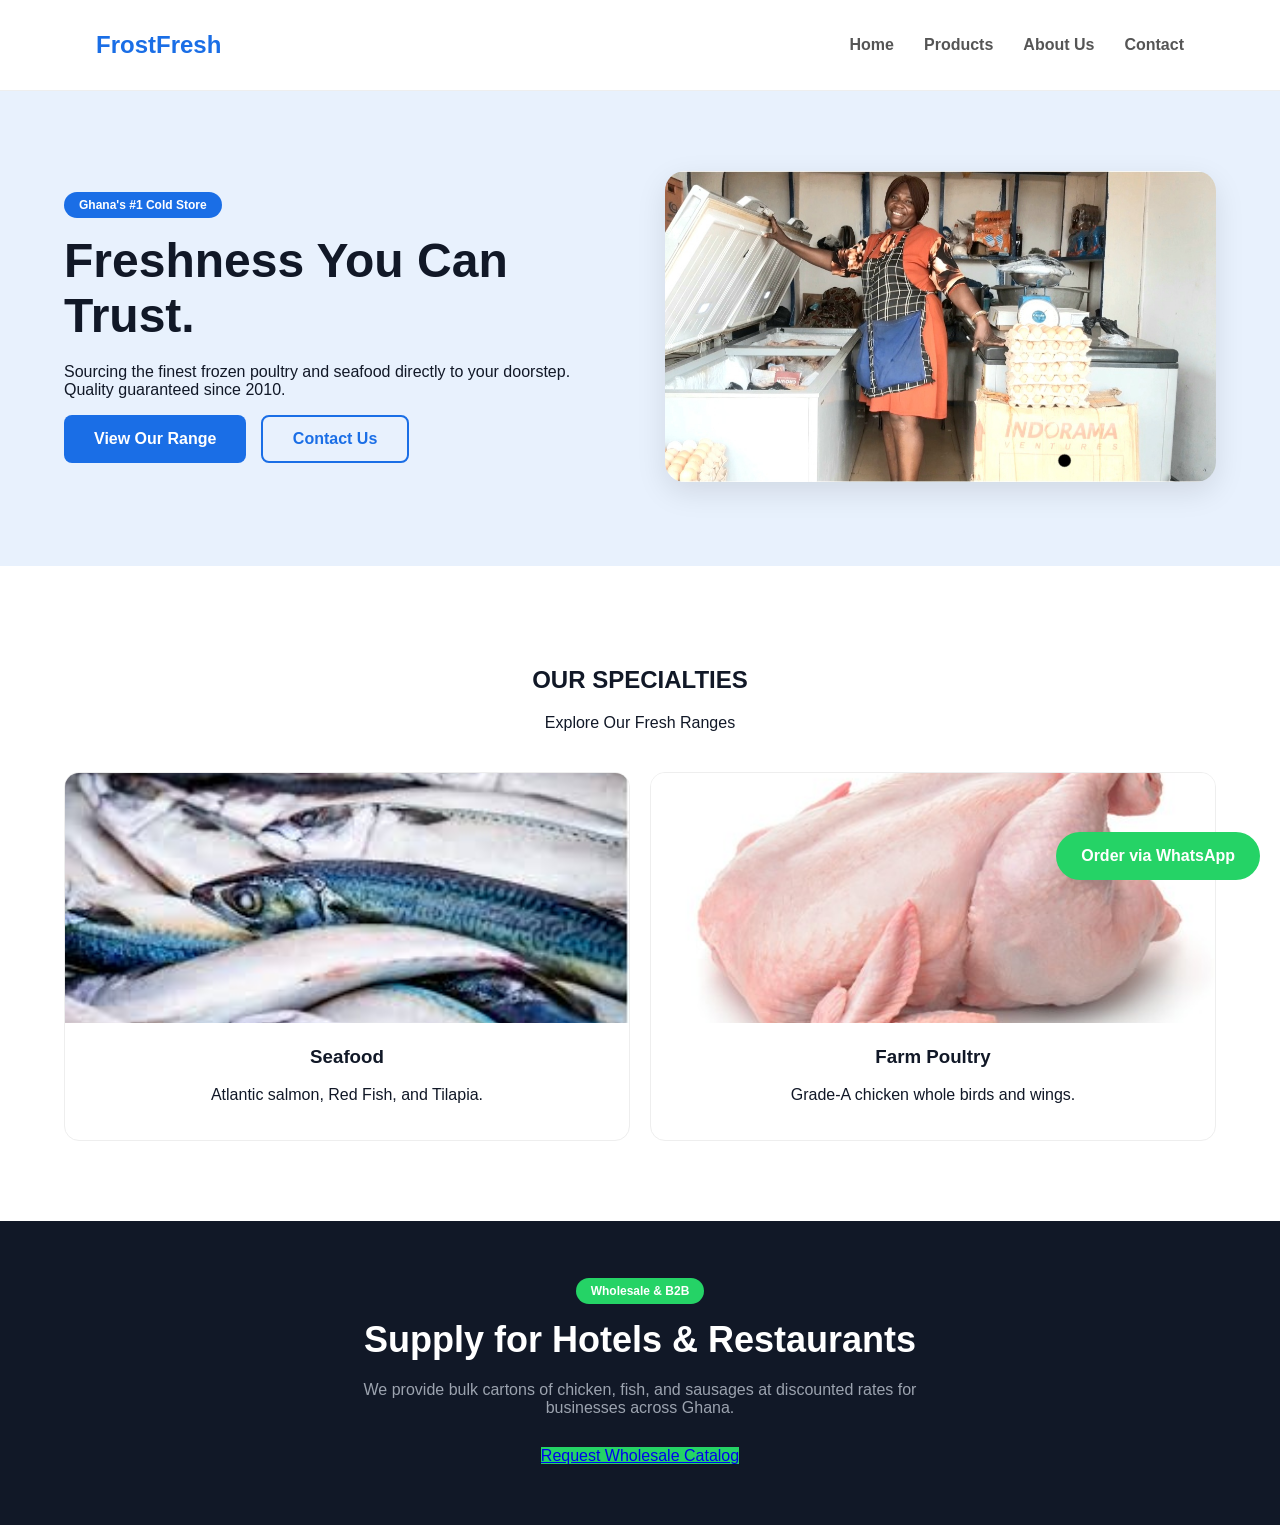
==== index.html @ 5e048ca2 "FrostFresh files" ====
<!DOCTYPE html>
<html lang="en">

<head>
    <meta charset="UTF-8">
    <meta name="viewport" content="width=device-width, initial-scale=1.0">
    <title>FrostFresh Cold Store | Home</title>
    <link rel="stylesheet" href="styles.css">
</head>

<body>
    <nav>
        <div class="logo">FrostFresh</div>
        <ul>
            <li><a href="index.html">Home</a></li>
            <li><a href="products.html">Products</a></li>
            <li><a href="about.html">About Us</a></li>
            <li><a href="contact.html">Contact</a></li>
        </ul>
    </nav>

    <section class="hero">
        <div class="container hero-flex">
            <div class="hero-text">
                <span class="badge">Ghana's #1 Cold Store</span>
                <h1>Freshness You Can Trust.</h1>
                <p>Sourcing the finest frozen poultry and seafood directly to your doorstep. Quality guaranteed since
                    2010.</p>
                <div class="btn-group">
                    <a href="products.html" class="btn-primary">View Our Range</a>
                    <a href="contact.html" class="btn-secondary">Contact Us</a>
                </div>
            </div>
            <div class="hero-image">
                <img src="Sales person.jpg" alt="Our Service">
            </div>
        </div>
    </section>

    <section class="specialties">
        <div class="container">
            <h2 class="section-title">OUR SPECIALTIES</h2>
            <p class="section-subtitle">Explore Our Fresh Ranges</p>
            <div class="specialty-grid">
                <div class="spec-card">
                    <img src="salmon.jpg" alt="Seafood">
                    <h3>Seafood</h3>
                    <p>Atlantic salmon, Red Fish, and Tilapia.</p>
                </div>
                <div class="spec-card">
                    <img src="frozen-whole-chicken.jpg" alt="Poultry">
                    <h3>Farm Poultry</h3>
                    <p>Grade-A chicken whole birds and wings.</p>
                </div>
            </div>
        </div>
    </section>
    <section class="wholesale" style="background: #111827; color: white; padding: 60px 8%; text-align: center;">
        <div class="container">
            <span class="badge" style="background: #25D366;">Wholesale & B2B</span>
            <h2 style="font-size: 36px; margin: 20px 0;">Supply for Hotels & Restaurants</h2>
            <p style="color: #9CA3AF; max-width: 600px; margin: 0 auto 30px;">We provide bulk cartons of chicken, fish,
                and sausages at discounted rates for businesses across Ghana.</p>
            <a href="https://wa.me/233240000000?text=I'm interested in wholesale pricing" class="btn-blue"
                style="background: #25D366;">Request Wholesale Catalog</a>
        </div>
    </section>

    <a href="https://wa.me/233240000000" class="whatsapp-btn" target="_blank">Order via WhatsApp</a>
</body>

</html>
---- styles.css ----
/* Variables & Reset */
:root {
  --blue: #1a6ee6;
  --text: #111827;
  --light: #f9fafb;
}
body {
  font-family: "Inter", sans-serif;
  margin: 0;
  color: var(--text);
  background: white;
}
.container {
  width: 85%;
  margin: auto;
}

/* Navigation */
nav {
  display: flex;
  justify-content: space-between;
  padding: 20px 7.5%;
  align-items: center;
  border-bottom: 1px solid #eee;
}
.logo {
  font-size: 24px;
  font-weight: 800;
  color: var(--blue);
}
nav ul {
  display: flex;
  list-style: none;
  gap: 30px;
}
nav a {
  text-decoration: none;
  color: #555;
  font-weight: 600;
}

/* Hero Section */
.hero {
  background: #e8f1fd;
  padding: 80px 0;
}
.hero-flex {
  display: flex;
  align-items: center;
  gap: 50px;
}
.hero-text {
  flex: 1;
}
.hero-image {
  flex: 1;
}
.hero-image img {
  width: 100%;
  border-radius: 20px;
  box-shadow: 0 10px 30px rgba(0, 0, 0, 0.1);
}
.badge {
  background: var(--blue);
  color: white;
  padding: 6px 15px;
  border-radius: 20px;
  font-size: 12px;
  font-weight: bold;
}
h1 {
  font-size: 48px;
  margin: 20px 0;
}

/* Buttons */
.btn-primary {
  background: var(--blue);
  color: white;
  padding: 15px 30px;
  text-decoration: none;
  border-radius: 8px;
  display: inline-block;
  font-weight: bold;
}
.btn-secondary {
  border: 2px solid var(--blue);
  color: var(--blue);
  padding: 13px 30px;
  text-decoration: none;
  border-radius: 8px;
  display: inline-block;
  font-weight: bold;
  margin-left: 10px;
}

/* Specialties & Shop */
.specialties {
  padding: 80px 0;
  text-align: center;
}
.specialty-grid {
  display: flex;
  gap: 20px;
  margin-top: 40px;
}
.spec-card {
  flex: 1;
  border: 1px solid #eee;
  border-radius: 15px;
  overflow: hidden;
  padding-bottom: 20px;
}
.spec-card img {
  width: 100%;
  height: 250px;
  object-fit: cover;
}

.product-grid {
  display: grid;
  grid-template-columns: repeat(auto-fit, minmax(250px, 1fr));
  gap: 25px;
  padding-bottom: 50px;
}
.p-card {
  border: 1px solid #eee;
  border-radius: 12px;
  overflow: hidden;
  background: var(--light);
}
.p-card img {
  width: 100%;
  height: 200px;
  object-fit: cover;
}
.p-info {
  padding: 20px;
  text-align: center;
}
.price {
  color: var(--blue);
  font-weight: 800;
  font-size: 20px;
}
.p-info button {
  background: #25d366;
  color: white;
  border: none;
  width: 100%;
  padding: 10px;
  border-radius: 5px;
  cursor: pointer;
  font-weight: bold;
  margin-top: 10px;
}

.whatsapp-btn {
  position: fixed;
  bottom: 20px;
  right: 20px;
  background: #25d366;
  color: white;
  padding: 15px 25px;
  border-radius: 50px;
  text-decoration: none;
  font-weight: bold;
}

/* Product Badge */
.p-card {
  position: relative;
}
.p-badge {
  position: absolute;
  top: 10px;
  left: 10px;
  background: rgba(26, 110, 230, 0.9);
  color: white;
  padding: 4px 10px;
  border-radius: 4px;
  font-size: 10px;
  font-weight: bold;
}

/* Wholesale Section Mobile Fix */
@media (max-width: 768px) {
  .hero-flex {
    flex-direction: column;
    text-align: center;
  }
  .hero-text h1 {
    font-size: 32px;
  }
  .specialty-grid {
    flex-direction: column;
  }
}

.contact-grid {
  display: grid;
  grid-template-columns: repeat(auto-fit, minmax(250px, 1fr));
  gap: 30px;
  margin-top: 30px;
}

.contact-info h3,
.hours-info h3,
.location-info h3 {
  color: #1a6ee6;
  margin-bottom: 15px;
  font-size: 20px;
}

.contact-info p {
  margin-bottom: 10px;
}

/* This centers your content and adds a 20px gap on the left and right */
.container {
  width: 90%; /* Uses 90% of the screen width */
  max-width: 1200px; /* Stops it from getting too wide on big monitors */
  margin: 0 auto; /* Centers the container */
  padding: 0 20px; /* The "Secret Sauce": Adds space inside the edges */
}

/* Add extra space to the top and bottom of the section */
.content-section {
  padding: 60px 0;
}

/* Ensure the grid doesn't break the edges on small phones */
.contact-grid {
  display: flex;
  flex-wrap: wrap;
  gap: 30px;
  margin-top: 30px;
}

.contact-info,
.hours-info {
  flex: 1;
  min-width: 250px; /* Forces them to stack on mobile instead of squishing */
}
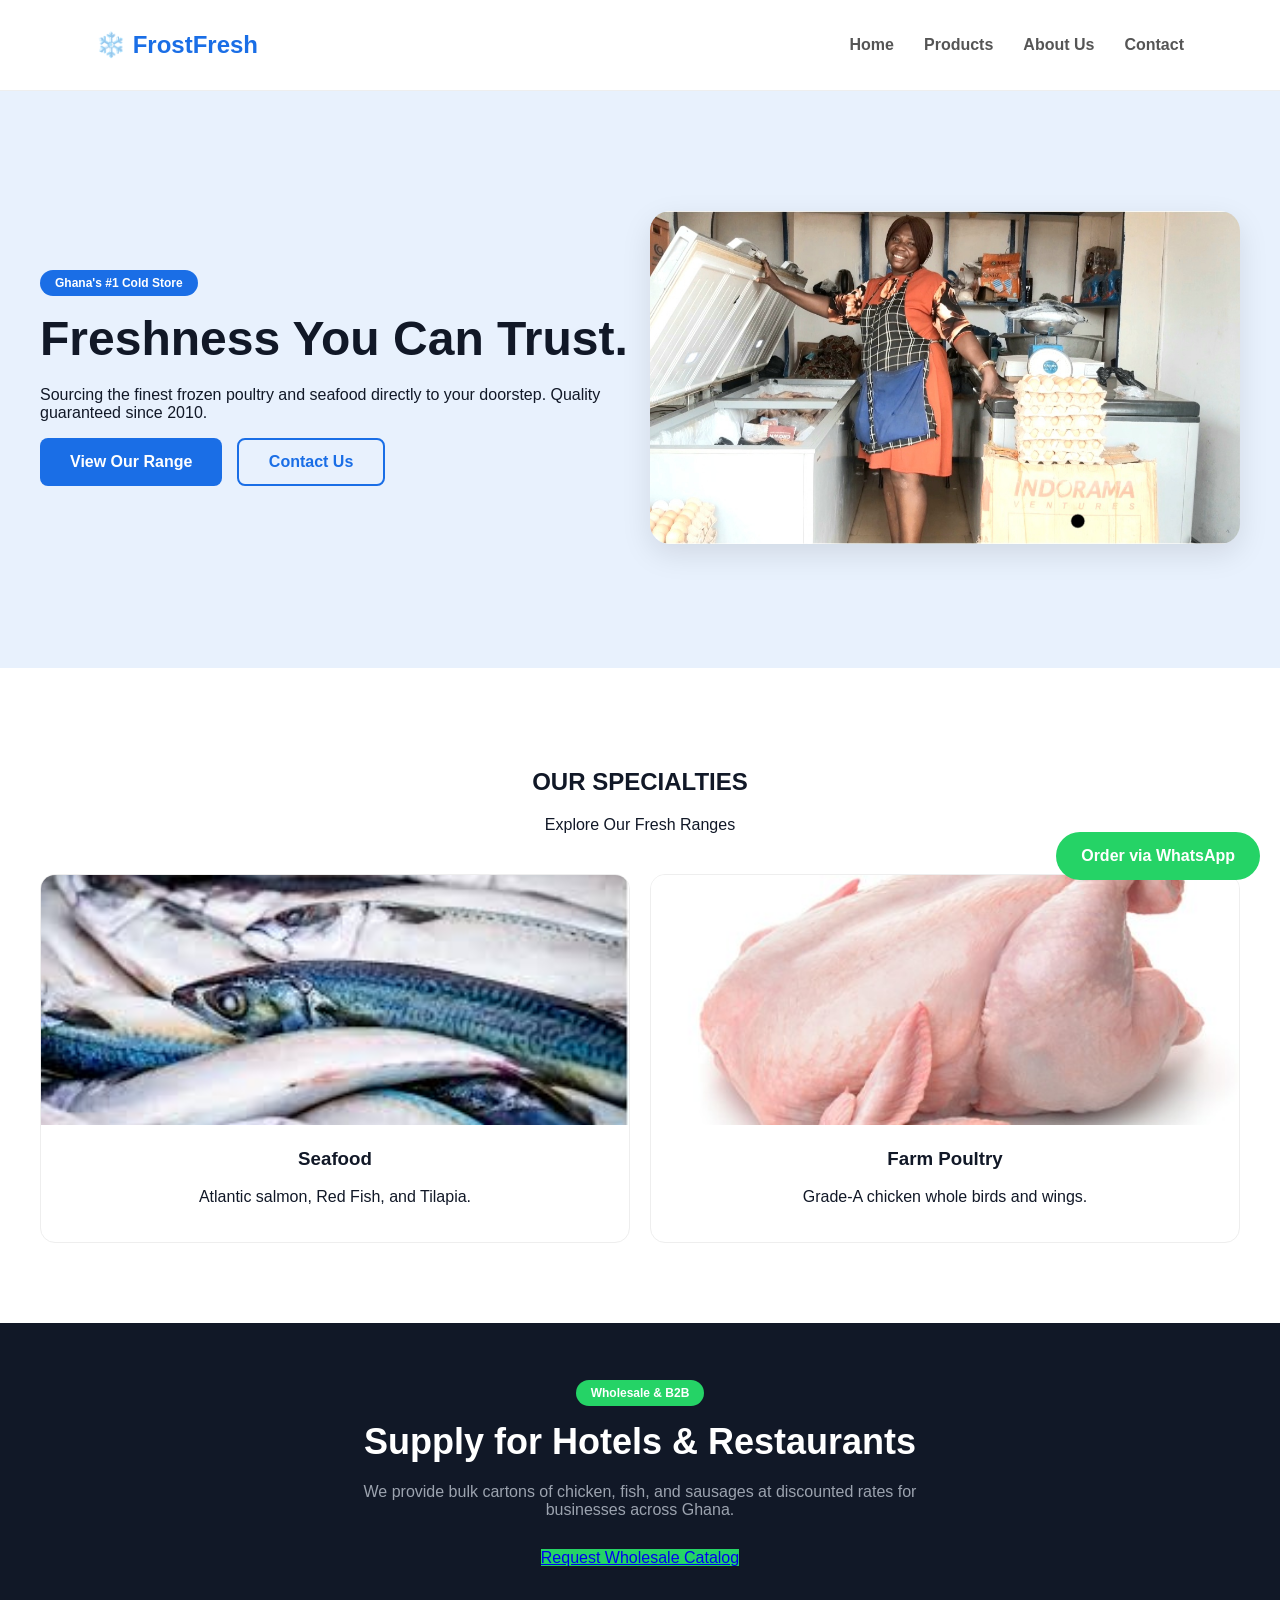
==== commit 3397668c: "Logo for FrostFresh Added to the name Added a logo to the FrostFresh name in Home page, products pag" ====
--- a/index.html
+++ b/index.html
@@ -10,7 +10,7 @@
 
 <body>
     <nav>
-        <div class="logo">FrostFresh</div>
+        <div class="logo">❄️ FrostFresh</div>
         <ul>
             <li><a href="index.html">Home</a></li>
             <li><a href="products.html">Products</a></li>
--- a/styles.css
+++ b/styles.css
@@ -242,3 +242,56 @@
   flex: 1;
   min-width: 250px; /* Forces them to stack on mobile instead of squishing */
 }
+
+/* 1. The "Safety Box" - This stops text from touching the screen edges */
+.container {
+  width: 95%; /* On small screens, leave 5% space */
+  max-width: 1200px; /* On big screens, don't let it get too wide */
+  margin: 0 auto; /* Keep it centered */
+  padding: 0 15px; /* Extra space inside the edges */
+}
+
+/* 2. Responsive Hero - Stacks the text and image on top of each other on phones */
+.hero-flex {
+  display: flex;
+  flex-wrap: wrap; /* This is the magic: it lets items move to a new line */
+  gap: 20px;
+  padding: 40px 0;
+}
+
+.hero-text,
+.hero-image {
+  flex: 1;
+  min-width: 300px; /* If the screen is thinner than 300px, they stack */
+}
+
+.hero-image img {
+  width: 100%; /* Make the image fit the screen width */
+  height: auto; /* Keep the picture looking natural (no stretching) */
+}
+
+/* 3. Responsive Shop - Changes how many items show in a row */
+.product-grid {
+  display: grid;
+  /* This automatically picks 1, 2, or 3 columns based on screen size */
+  grid-template-columns: repeat(auto-fit, minmax(250px, 1fr));
+  gap: 20px;
+}
+
+/* 4. The Mobile Menu Fix */
+@media (max-width: 768px) {
+  nav {
+    flex-direction: column; /* Puts the logo above the links on phones */
+    text-align: center;
+  }
+
+  nav ul {
+    margin-top: 15px;
+    padding: 0;
+    gap: 10px;
+  }
+
+  h1 {
+    font-size: 28px; /* Makes big titles smaller so they fit on a phone */
+  }
+}
